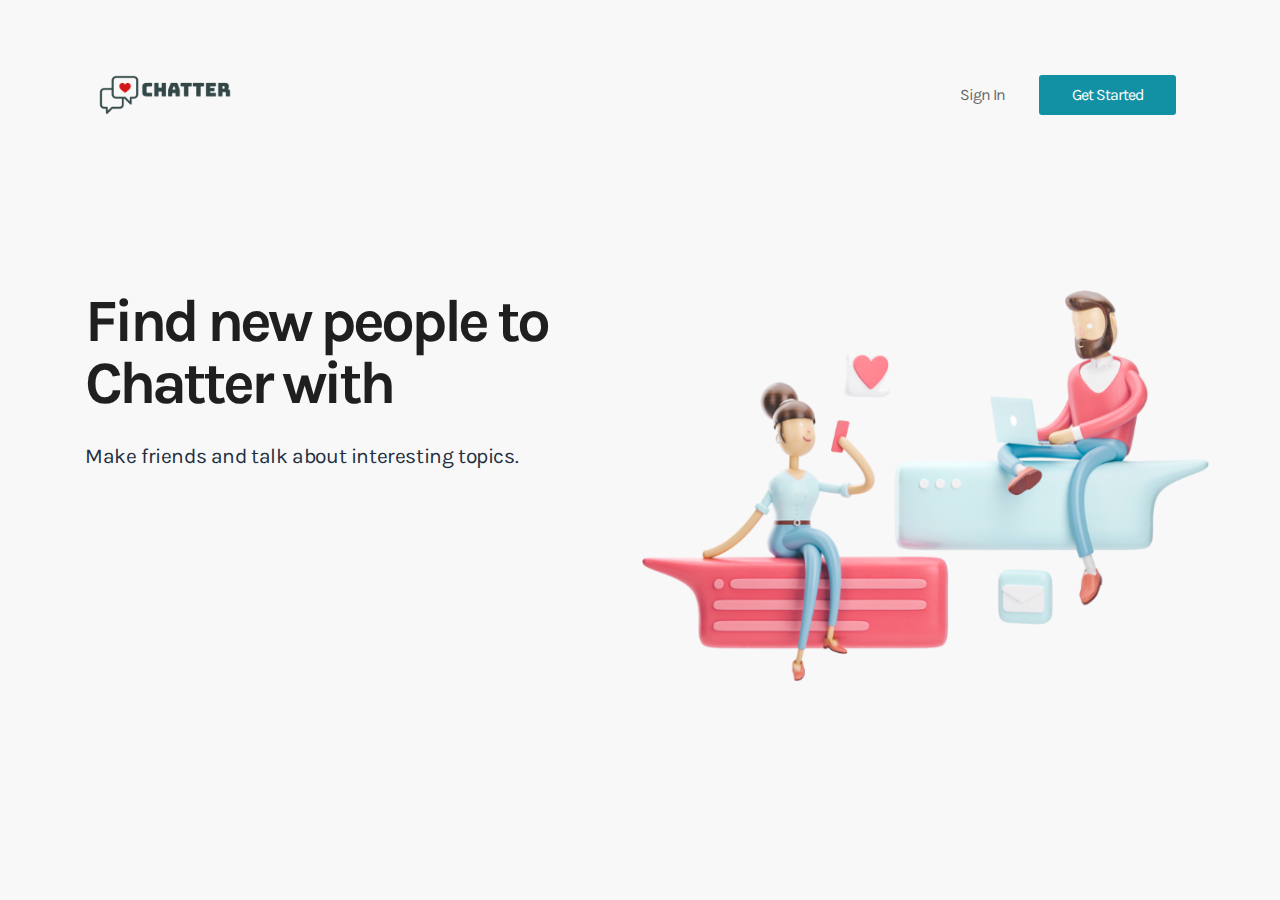
==== index.html @ be7ba2a1 "landing page code" ====
<!DOCTYPE html>
<html lang="en">

<head>
  <meta charset="UTF-8">
  <meta name="viewport" content="width=device-width, initial-scale=1.0">
  <meta http-equiv="X-UA-Compatible" content="ie=edge">
  <title>Chatter Application</title>
  <!-- Plugins CSS -->
  <link rel="stylesheet" href="./plugins/bootstrap-4.3.1/css/bootstrap.min.css">
  <link rel="stylesheet" href="./plugins/meanmenu/meanmenu.css">
  <!-- fonts -->
  <link rel="stylesheet" href="./fonts/ep-icon-fonts/css/style.css">
  <link rel="stylesheet" href="./fonts/fontawesome-5/css/all.min.css">
  <!-- Custom Stylesheet -->
  <link rel="stylesheet" href="./css/settings.css">
  <link rel="stylesheet" href="./css/style.css">
  <link rel="stylesheet" href="./css/myStyles.css">
</head>

<body>
<div class="site-wrapper">
    <header class="site-header">
        <div class="container">
            <div class="row justify-content-center align-items-center position-relative">
                <div class="col-sm-3 col-6 col-lg-2 col-xl-2 order-lg-1">
                    <div class="brand">
                        <a href=""><img src="image/chatter.png" alt="" /></a>
                    </div>
                </div>
                <div class="col-sm-8 col-lg-3 col-xl-3 d-none d-sm-block order-lg-3">
                    <div class="header-btns">
                        <div class="btn-1">
                            <a href="#">Sign In</a>
                        </div>
                        <div class="btn-2">
                            <a href="#">Get Started</a>
                        </div>
                    </div>
                </div>
                <!-- Menu Block -->
                <div class="col-sm-1 col-6 col-lg-7 col-xl-6 offset-xl-1 position-static order-lg-2">
                    <div class="main-navigation">
                        <ul class="main-menu">
                            <li class="menu-item "></li>
                            <li class="menu-item "></li>
                    
                            <li class="menu-item"></li>
                    
                            <li class="menu-item"></li>
                    
                            <li class="menu-item"></li>   
                            </ul>
                    </div>
                    <div class="mobile-menu"></div>
                </div>
            </div>
        </div>
    </header>
  <!-- Hero Area  -->
  <section class="hero-area">
    <div class="container">
      <div class="row justify-content-center">
        <div class="col-lg-6 order-lg-2">
          <div class="hero-image">
            <img src="./image/hero-image.png" alt="">
          </div>
        </div>
        <div class="col-lg-6 order-lg-1">
          <div class="hero-content">
            <h1>Find new people to Chatter with</h1>
            <p>Make friends and talk about interesting topics.
            </p>
          </div>
        </div>
      </div>

    </div>
  </section>

</div>
  <!-- Vendor JS-->
  <script src="./plugins/jquery/jquery.min.js"></script>
  <script src="./plugins/jquery/jquery-migrate.min.js"></script>
  <script src="./plugins/bootstrap-4.3.1/js/bootstrap.bundle.js"></script>
  <script src="./plugins/meanmenu/jquery.meanmenu.js"></script>
  <!-- Plugins JS -->
  <script src="./js/active.js"></script>
</body>

</html>
---- fonts/ep-icon-fonts/css/style.css ----
/*--------------------------------

ep Web Font
Generated using nucleoapp.com

-------------------------------- */
@font-face {
  font-family: 'ep';
  src: url('../fonts/ep.eot');
  src: url('../fonts/ep.eot') format('embedded-opentype'), url('../fonts/ep.woff2') format('woff2'), url('../fonts/ep.woff') format('woff'), url('../fonts/ep.ttf') format('truetype'), url('../fonts/ep.svg') format('svg');
  font-weight: normal;
  font-style: normal;
}
/*------------------------
	base class definition
-------------------------*/
.icon {
  display: inline-block;
  font: normal normal normal 1em/1 'ep';
  speak: none;
  text-transform: none;
  /* Better Font Rendering */
  -webkit-font-smoothing: antialiased;
  -moz-osx-font-smoothing: grayscale;
}
/*------------------------
  change icon size
-------------------------*/
/* relative units */
.icon-sm {
  font-size: 0.8em;
}
.icon-lg {
  font-size: 1.2em;
}
/* absolute units */
.icon-16 {
  font-size: 16px;
}
.icon-32 {
  font-size: 32px;
}
/*----------------------------------
  add a square/circle background
-----------------------------------*/
.icon-bg-square,
.icon-bg-circle {
  padding: 0.35em;
  background-color: #eee;
}
.icon-bg-circle {
  border-radius: 50%;
}
/*------------------------------------
  use icons as list item markers
-------------------------------------*/
.icon-ul {
  padding-left: 0;
  list-style-type: none;
}
.icon-ul > li {
  display: flex;
  align-items: flex-start;
  line-height: 1.4;
}
.icon-ul > li > .icon {
  margin-right: 0.4em;
  line-height: inherit;
}
/*------------------------
  spinning icons
-------------------------*/
.icon-is-spinning {
  -webkit-animation: icon-spin 2s infinite linear;
  -moz-animation: icon-spin 2s infinite linear;
  animation: icon-spin 2s infinite linear;
}
@-webkit-keyframes icon-spin {
  0% {
    -webkit-transform: rotate(0deg);
  }
  100% {
    -webkit-transform: rotate(360deg);
  }
}
@-moz-keyframes icon-spin {
  0% {
    -moz-transform: rotate(0deg);
  }
  100% {
    -moz-transform: rotate(360deg);
  }
}
@keyframes icon-spin {
  0% {
    -webkit-transform: rotate(0deg);
    -moz-transform: rotate(0deg);
    -ms-transform: rotate(0deg);
    -o-transform: rotate(0deg);
    transform: rotate(0deg);
  }
  100% {
    -webkit-transform: rotate(360deg);
    -moz-transform: rotate(360deg);
    -ms-transform: rotate(360deg);
    -o-transform: rotate(360deg);
    transform: rotate(360deg);
  }
}
/*------------------------
  rotated/flipped icons
-------------------------*/
.icon-rotate-90 {
  filter: progid:DXImageTransform.Microsoft.BasicImage(rotation=1);
  -webkit-transform: rotate(90deg);
  -moz-transform: rotate(90deg);
  -ms-transform: rotate(90deg);
  -o-transform: rotate(90deg);
  transform: rotate(90deg);
}
.icon-rotate-180 {
  filter: progid:DXImageTransform.Microsoft.BasicImage(rotation=2);
  -webkit-transform: rotate(180deg);
  -moz-transform: rotate(180deg);
  -ms-transform: rotate(180deg);
  -o-transform: rotate(180deg);
  transform: rotate(180deg);
}
.icon-rotate-270 {
  filter: progid:DXImageTransform.Microsoft.BasicImage(rotation=3);
  -webkit-transform: rotate(270deg);
  -moz-transform: rotate(270deg);
  -ms-transform: rotate(270deg);
  -o-transform: rotate(270deg);
  transform: rotate(270deg);
}
.icon-flip-y {
  filter: progid:DXImageTransform.Microsoft.BasicImage(rotation=0);
  -webkit-transform: scale(-1, 1);
  -moz-transform: scale(-1, 1);
  -ms-transform: scale(-1, 1);
  -o-transform: scale(-1, 1);
  transform: scale(-1, 1);
}
.icon-flip-x {
  filter: progid:DXImageTransform.Microsoft.BasicImage(rotation=2);
  -webkit-transform: scale(1, -1);
  -moz-transform: scale(1, -1);
  -ms-transform: scale(1, -1);
  -o-transform: scale(1, -1);
  transform: scale(1, -1);
}
/*------------------------
	icons
-------------------------*/

.icon-cloud-download-95::before {
  content: "\ea02";
}

.icon-home-minimal::before {
  content: "\ea03";
}

.icon-single-04::before {
  content: "\ea04";
}

.icon-users-mm::before {
  content: "\ea05";
}

.icon-webpage::before {
  content: "\ea06";
}

.icon-layout-25::before {
  content: "\ea07";
}

.icon-analytics::before {
  content: "\ea08";
}

.icon-chart-pie-36::before {
  content: "\ea09";
}

.icon-chart-bar-33::before {
  content: "\ea0a";
}

.icon-single-copy-06::before {
  content: "\ea0b";
}

.icon-home::before {
  content: "\ea0c";
}

.icon-single-content-03::before {
  content: "\ea0d";
}

.icon-bell-53::before {
  content: "\ea0e";
}

.icon-email-84::before {
  content: "\ea0f";
}

.icon-send::before {
  content: "\ea10";
}

.icon-at-sign::before {
  content: "\ea11";
}

.icon-attach-87::before {
  content: "\ea12";
}

.icon-edit-72::before {
  content: "\ea13";
}

.icon-tail-right::before {
  content: "\ea14";
}

.icon-minimal-right::before {
  content: "\ea15";
}

.icon-tail-left::before {
  content: "\ea16";
}

.icon-minimal-left::before {
  content: "\ea17";
}

.icon-tail-up::before {
  content: "\ea18";
}

.icon-minimal-up::before {
  content: "\ea19";
}

.icon-minimal-down::before {
  content: "\ea1a";
}

.icon-tail-down::before {
  content: "\ea1b";
}

.icon-settings-gear-64::before {
  content: "\ea1c";
}

.icon-settings::before {
  content: "\ea1d";
}

.icon-menu-dots::before {
  content: "\ea1e";
}

.icon-menu-left::before {
  content: "\ea1f";
}

.icon-funnel-40::before {
  content: "\ea20";
}

.icon-filter::before {
  content: "\ea21";
}

.icon-preferences-circle::before {
  content: "\ea22";
}

.icon-check-2::before {
  content: "\ea23";
}

.icon-cart-simple::before {
  content: "\ea24";
}

.icon-cart-9::before {
  content: "\ea25";
}

.icon-card-update::before {
  content: "\ea26";
}

.icon-basket::before {
  content: "\ea27";
}

.icon-check-circle-07::before {
  content: "\ea28";
}

.icon-simple-remove::before {
  content: "\ea29";
}

.icon-circle-remove::before {
  content: "\ea2a";
}

.icon-alert-circle-exc::before {
  content: "\ea2b";
}

.icon-bug::before {
  content: "\ea2c";
}

.icon-share-66::before {
  content: "\ea2d";
}

.icon-time-3::before {
  content: "\ea2e";
}

.icon-time::before {
  content: "\ea2f";
}

.icon-coffee::before {
  content: "\ea30";
}

.icon-smile::before {
  content: "\ea31";
}

.icon-sad::before {
  content: "\ea32";
}

.icon-broken-heart::before {
  content: "\ea33";
}

.icon-heart-2::before {
  content: "\ea34";
}

.icon-pin-3::before {
  content: "\ea35";
}

.icon-marker-3::before {
  content: "\ea36";
}

.icon-globe-2::before {
  content: "\ea37";
}

.icon-world-2::before {
  content: "\ea38";
}

.icon-phone-2::before {
  content: "\ea39";
}

.icon-check-square-11::before {
  content: "\ea3a";
}

.icon-wallet-90::before {
  content: "\ea3b";
}

.icon-credit-card::before {
  content: "\ea3c";
}

.icon-payment::before {
  content: "\ea3d";
}

.icon-tag::before {
  content: "\ea3e";
}

.icon-tag-cut::before {
  content: "\ea3f";
}

.icon-tag-content::before {
  content: "\ea40";
}

.icon-flag-diagonal-33::before {
  content: "\ea41";
}

.icon-triangle-right-17::before {
  content: "\ea47";
}

.icon-puzzle-10::before {
  content: "\ea48";
}

.icon-triangle-right-17-2::before {
  content: "\ea49";
}

.icon-btn-play::before {
  content: "\ea4a";
}

.icon-btn-play-2::before {
  content: "\ea4b";
}

.icon-menu-34::before {
  content: "\ea4c";
}

.icon-menu-left-2::before {
  content: "\ea4d";
}

.icon-heart-2-2::before {
  content: "\ea4e";
}

.icon-single-04-2::before {
  content: "\ea4f";
}

.icon-users-mm-2::before {
  content: "\ea50";
}

.icon-l-settings::before {
  content: "\ea51";
}

.icon-book-open-2::before {
  content: "\ea52";
}

.icon-layers-3::before {
  content: "\ea53";
}

.icon-logo-fb-simple::before {
  content: "\ea55";
}

.icon-logo-twitter::before {
  content: "\ea56";
}

.icon-google::before {
  content: "\ea57";
}

.icon-logo-pinterest::before {
  content: "\ea58";
}

.icon-logo-instagram::before {
  content: "\ea59";
}

.icon-logo-dribbble::before {
  content: "\ea5a";
}

.icon-tablet-mobile::before {
  content: "\ea5b";
}

.icon-house-search-engine::before {
  content: "\ea5c";
}

.icon-house-pricing::before {
  content: "\ea5d";
}

.icon-pulse-chart::before {
  content: "\ea5e";
}

.icon-plug::before {
  content: "\ea5f";
}

.icon-app-store::before {
  content: "\ea60";
}

.icon-power-level::before {
  content: "\ea61";
}

.icon-window-add::before {
  content: "\ea62";
}

.icon-form::before {
  content: "\ea63";
}

.icon-folder-15::before {
  content: "\ea64";
}

.icon-lock::before {
  content: "\ea65";
}

.icon-unlocked::before {
  content: "\ea66";
}

.icon-e-reader::before {
  content: "\ea67";
}

.icon-layout-grid::before {
  content: "\ea68";
}

.icon-single-copies::before {
  content: "\ea69";
}

.icon-lock-2::before {
  content: "\ea6a";
}

.icon-unlocked-2::before {
  content: "\ea6b";
}

.icon-archery-target::before {
  content: "\ea6c";
}

.icon-chat-46::before {
  content: "\ea6d";
}
---- css/settings.css ----
/*=== Media Query ===*/
/* Reset CSS */
@import url("https://fonts.googleapis.com/css?family=Karla:400,400i,700,700i&display=swap");
* {
  margin: 0;
  padding: 0;
  -webkit-box-sizing: border-box;
          box-sizing: border-box;
}

body {
  font-family: 'Karla', sans-serif;
  font-size: 14px;
  line-height: 1;
  color: #1f1f1f;
  background: #F8F8F8;
}

h1,
h2,
h3,
h4,
h5,
h6 {
  padding: 0;
  margin: 0;
  line-height: 1;
  font-weight: 700;
}

h1 {
  font-size: 50px;
}

h2 {
  font-size: 24px;
  line-height: 36px;
  letter-spacing: 0;
}

@media (min-width: 768px) {
  h2 {
    font-size: 38px;
  }
}

h3 {
  font-size: 28px;
}

h4 {
  font-size: 24px;
}

h5, .h5 {
  font-size: 16px;
  line-height: 26px;
  letter-spacing: 0;
}

@media (min-width: 768px) {
  h5, .h5 {
    font-size: 21px;
  }
}

h6 {
  font-size: 18px;
}

a,
span {
  display: inline-block;
}

a {
  -webkit-transition: 0.4s;
  transition: 0.4s;
  color: inherit;
}

a:focus {
  outline: none !important;
}

a:hover {
  text-decoration: none;
}

a:visited {
  text-decoration: none;
}

input[type=number]::-webkit-inner-spin-button,
input[type=number]::-webkit-outer-spin-button {
  -webkit-appearance: none;
  margin: 0;
}

ul {
  list-style: none;
  margin: 0;
}

img {
  max-width: 100%;
}

p {
  line-height: 26px;
  font-size: 15px;
}

p.lg {
  font-size: 16px;
}

p.sm {
  font-size: 12px;
}

@media (min-width: 768px) {
  p {
    line-height: 32px;
  }
}

span {
  font-size: 12px;
}

.btn:focus,
.btn:active {
  -webkit-box-shadow: none;
          box-shadow: none;
}

button {
  cursor: pointer;
  background: transparent;
  border: none;
}

button:focus {
  outline: none;
}

.card {
  border: none;
  border-radius: 0;
}

/* Slick Slider Resets */
.slick-slide:focus {
  outline: none;
}

.slick-slide:focus a:focus {
  outline: none;
}

input[type="number"]::-webkit-outer-spin-button,
input[type="number"]::-webkit-inner-spin-button {
  -webkit-appearance: none;
  margin: 0;
}

input[type="number"] {
  -moz-appearance: textfield;
}

/* Common Classes */
.section-padding {
  padding-top: 120px;
  padding-bottom: 120px;
}

/* Typography */
.title-large {
  font-size: 38px;
}

.title-mid {
  font-size: 21px;
}

/* Background Image */
.bg-image {
  background-size: cover;
  background-position: center;
  background-repeat: no-repeat;
}

/* Buttons */
.btn {
  font-family: 'Karla', sans-serif;
  letter-spacing: -1.12px;
  font-weight: 700;
  font-size: 18px;
  -webkit-transition: .4s;
  transition: .4s;
  border-radius: 5px;
  display: -webkit-inline-box;
  display: -ms-inline-flexbox;
  display: inline-flex;
  -webkit-box-align: center;
      -ms-flex-align: center;
          align-items: center;
  -webkit-box-pack: center;
      -ms-flex-pack: center;
          justify-content: center;
  height: 50px;
}

.btn--primary {
  background-color: #1290a4;
  color: #FFF;
}

.btn--primary:hover {
  background-color: rgba(18, 144, 164, 0.8);
  color: #fff;
}

.btn-outlined--primary {
  background-color: transparent;
  color: #1290a4;
  border: 2px solid #1290a4;
}

.btn-outlined--primary:hover {
  background-color: #1290a4;
  color: #fff;
}

.btn--orange {
  color: #ffffff;
  color: #ffffff;
  background-color: #ee5a24;
}

.btn--orange:hover {
  color: #fff;
  background-color: rgba(238, 90, 36, 0.8);
}

.btn-outlined--white {
  color: #fff;
  border: 2px solid #fff;
}

.btn-outlined--white:hover {
  background-color: #fff;
  color: #000;
  border-color: #fff;
}

.btn--white {
  color: #1290a4;
  background-color: #ffffff;
}

.btn--white:hover {
  color: #1290a4;
  background-color: rgba(255, 255, 255, 0.8);
}

.btn--green {
  color: #ffffff;
  background-color: #4eab08;
}

.btn--green:hover {
  background-color: rgba(78, 171, 8, 0.8);
  color: #ffff;
}

/* Go from zero to full opacity */
@-webkit-keyframes fadeEffect {
  from {
    opacity: 0;
  }
  to {
    opacity: 1;
  }
}
@keyframes fadeEffect {
  from {
    opacity: 0;
  }
  to {
    opacity: 1;
  }
}

/* Margin  */
.mb-d-30 {
  margin-bottom: -30px;
}

.mb--30 {
  margin-bottom: 30px;
}

.mb--65 {
  margin-bottom: 65px;
}

.rotate-45 {
  -webkit-transform: rotate(45deg);
          transform: rotate(45deg);
}

.form-control:focus {
  -webkit-box-shadow: none;
          box-shadow: none;
}

.shape img {
  width: 100%;
  max-width: initial;
}
/*# sourceMappingURL=settings.css.map */
---- css/style.css ----
/*=== Media Query ===*/
/* /////////////////////////// 
    Header Area
//////////////////////////// */
@media (min-width: 768px) {
  .site-header {
    padding-top: 20px;
  }
}

@media (min-width: 992px) {
  .site-header {
    padding-top: 15px;
  }
}

.site-header .main-menu {
  margin: 0 -18px;
}

@media (min-width: 992px) {
  .main-menu {
    display: -webkit-box;
    display: -ms-flexbox;
    display: flex;
  }
}

@media (min-width: 992px) {
  .main-menu > li > a {
    font-size: 16px;
    font-weight: 400;
    letter-spacing: -0.4px;
    color: #1f1f1f;
    padding: 18px;
  }
}

.main-menu > li > a:hover {
  color: #1290a4;
}

@media (min-width: 992px) {
  .main-menu .has-dropdown {
    position: relative;
    z-index: 99;
  }
}

@media (min-width: 992px) {
  .main-menu .has-dropdown:hover .menu-dropdown {
    top: 100%;
    opacity: 1;
    pointer-events: visible;
  }
}

.main-menu .has-dropdown:hover .menu-dropdown p {
  margin-bottom: 0;
}

@media (min-width: 992px) {
  .main-menu .menu-dropdown {
    display: -webkit-box;
    display: -ms-flexbox;
    display: flex;
    top: 110%;
    position: absolute;
    -ms-flex-wrap: wrap;
        flex-wrap: wrap;
    min-width: 530px;
    -webkit-box-shadow: 0 12px 24px rgba(0, 0, 0, 0.03);
            box-shadow: 0 12px 24px rgba(0, 0, 0, 0.03);
    border-radius: 8px;
    border: 1px solid #e5e5e5;
    background-color: #ffffff;
    padding: 30px 30px 0px;
    z-index: 99;
    opacity: 0;
    -webkit-transition: opacity .4s,top .4s;
    transition: opacity .4s,top .4s;
    pointer-events: none;
  }
}

@media (min-width: 992px) {
  .main-menu .menu-dropdown .single-item {
    -webkit-box-flex: calc(50% - 20px);
        -ms-flex: calc(50% - 20px);
            flex: calc(50% - 20px);
    max-width: calc(50% - 20px);
    margin-bottom: 20px;
  }
}

@media (min-width: 992px) {
  .main-menu .menu-dropdown .single-item:hover a h3 {
    color: #1290a4;
  }
}

.main-menu .menu-dropdown .single-item a h3 {
  color: #1f1f1f;
  font-size: 16px;
  font-weight: 700;
  letter-spacing: -0.4px;
  -webkit-transition: .4s;
  transition: .4s;
  padding: 0;
}

.main-menu .menu-dropdown .single-item a p {
  margin-bottom: 0;
}

.main-menu .menu-dropdown .single-item p {
  color: #878b90;
  font-size: 14px;
  font-weight: 400;
  letter-spacing: -0.35px;
}

@media (min-width: 992px) {
  .main-menu .menu-dropdown .single-item:nth-child(odd) {
    margin-right: 40px;
  }
}

.header-btns {
  display: -webkit-box;
  display: -ms-flexbox;
  display: flex;
  -webkit-box-align: center;
      -ms-flex-align: center;
          align-items: center;
  -webkit-box-pack: end;
      -ms-flex-pack: end;
          justify-content: flex-end;
}

@media (min-width: 992px) {
  .header-btns {
    -webkit-box-pack: center;
        -ms-flex-pack: center;
            justify-content: center;
  }
}

.header-btns .btn-1 {
  color: #666666;
  font-family: 'Karla', sans-serif;
  font-size: 16px;
  font-weight: 400;
  letter-spacing: -1px;
  margin: 0 14px;
}

@media (min-width: 1200px) {
  .header-btns .btn-1 {
    margin: 0 17px;
  }
}

.header-btns .btn-2 {
  width: 137px;
  height: 40px;
  border-radius: 3px;
  background-color: #1290a4;
  display: -webkit-box;
  display: -ms-flexbox;
  display: flex;
  -webkit-box-align: center;
      -ms-flex-align: center;
          align-items: center;
  -webkit-box-pack: center;
      -ms-flex-pack: center;
          justify-content: center;
}

@media (min-width: 1200px) {
  .header-btns .btn-2 {
    margin: 0 17px;
  }
}

.header-btns .btn-2 a {
  color: #ffffff;
  font-family: 'Karla', sans-serif;
  font-size: 16px;
  font-weight: 400;
  letter-spacing: -1px;
}

/*  Mobile Menu / Mean Menu Reset  */
.mobile-menu.mean-container .mean-bar {
  position: static;
  float: none;
  background: transparent;
}

.mobile-menu.mean-container .mean-bar .meanmenu-reveal {
  text-indent: 0 !important;
  position: relative;
  font-size: 21px;
  color: #1f1f1f;
  display: -webkit-box;
  display: -ms-flexbox;
  display: flex;
  -webkit-box-align: center;
      -ms-flex-align: center;
          align-items: center;
  -webkit-box-pack: center;
      -ms-flex-pack: center;
          justify-content: center;
  height: 42px;
  width: 42px;
  margin-left: auto;
  margin-right: -24px;
}

.mobile-menu.mean-container .mean-bar .mean-expand {
  font-size: 0 !important;
  padding: 0 !important;
  height: 42px;
  width: 42px;
}

.mobile-menu.mean-container .mean-bar .mean-expand:before {
  position: absolute;
  display: inline-block;
  font: normal normal normal 32px/1 'ep';
  content: "\ea1a";
  font-size: 15px;
  color: #7c7373;
  -webkit-transform: rotate(0deg);
          transform: rotate(0deg);
  -webkit-transition: -webkit-transform .3s;
  transition: -webkit-transform .3s;
  transition: transform .3s;
  transition: transform .3s, -webkit-transform .3s;
  left: 0;
  right: 0;
  height: 100%;
  width: 100%;
  display: -webkit-box;
  display: -ms-flexbox;
  display: flex;
  -webkit-box-align: center;
      -ms-flex-align: center;
          align-items: center;
  -webkit-box-pack: center;
      -ms-flex-pack: center;
          justify-content: center;
}

.mobile-menu.mean-container .mean-bar .mean-expand.mean-clicked {
  -webkit-transform: rotate(180deg);
          transform: rotate(180deg);
}

.mobile-menu.mean-container .mean-bar .mean-expand:hover {
  background: transparent;
}

.mobile-menu.mean-container .mean-bar .mean-nav {
  float: none;
  margin-top: 0;
  position: absolute;
  left: 0;
  border: 0;
  z-index: 888;
  background: transparent;
}

.mobile-menu.mean-container .mean-bar .mean-nav .main-menu {
  border: 1px solid #e5e5e5;
  -webkit-box-shadow: 0 12px 24px rgba(0, 0, 0, 0.03);
          box-shadow: 0 12px 24px rgba(0, 0, 0, 0.03);
  background: #fff;
  border-radius: 8px;
}

.mobile-menu.mean-container .mean-bar .mean-nav .menu-item > a {
  border-bottom: 0;
  font-size: 15px;
}

.mobile-menu.mean-container .mean-bar .mean-nav .menu-item.mean-last {
  border-bottom: 1px solid transparent;
}

.mobile-menu.mean-container .mean-bar .mean-nav .menu-dropdown {
  padding-left: 0 !important;
}

.mobile-menu.mean-container .mean-bar .mean-nav .menu-dropdown .single-item {
  padding-bottom: 0;
  border-top: 1px solid #e5e5e5;
  border-bottom: 1px solid transparent;
}

@media (min-width: 768px) {
  .mobile-menu.mean-container .mean-bar .mean-nav .menu-dropdown {
    padding-left: 40px;
  }
}

.mobile-menu.mean-container .mean-bar .mean-nav .menu-dropdown p {
  margin-bottom: 0;
}

.mobile-menu.mean-container .mean-bar .mean-nav ul li {
  float: none;
  border-bottom: 1px solid #e5e5e5;
}

.mobile-menu.mean-container .mean-bar .mean-nav ul li a {
  color: #000;
  float: none;
  text-transform: initial;
}

/* /////////////////////////// 
    Hero Area
//////////////////////////// */
.shapes img {
  width: 100%;
  max-width: initial;
}

.hero-area {
  padding: 36px 0 50px;
}

@media (min-width: 992px) {
  .hero-area {
    padding: 115px 0 110px;
  }
}

.hero-content {
  text-align: left;
}

.hero-content h1 {
  margin-bottom: 19px;
  color: #1f1f1f;
  font-weight: 700;
  letter-spacing: -4px;
  font-size: 45px;
  line-height: 50px;
  margin-bottom: 24px;
}

@media (min-width: 480px) {
  .hero-content h1 {
    font-size: 53px;
    line-height: 60px;
    margin-bottom: 24px;
    padding-right: 10px;
  }
}

@media (min-width: 576px) {
  .hero-content h1 {
    font-size: 60px;
    line-height: 65px;
    margin-bottom: 24px;
  }
}

@media (min-width: 768px) {
  .hero-content h1 {
    padding-right: 78px;
  }
}

@media (min-width: 992px) {
  .hero-content h1 {
    padding-right: 0px;
    font-size: 55px;
    line-height: 62px;
  }
}

@media (min-width: 1200px) {
  .hero-content h1 {
    font-size: 60px;
    padding-right: 35px;
  }
}

.hero-content p {
  color: #222f3f;
  font-size: 21px;
  font-weight: 400;
  letter-spacing: -0.4px;
  line-height: 36px;
}

@media (min-width: 992px) {
  .hero-form {
    padding: 30px 0 0;
  }
}

@media (min-width: 1200px) {
  .hero-form {
    padding: 30px 75px 0 0;
  }
}

.hero-form .form-group {
  position: relative;
  display: -webkit-box;
  display: -ms-flexbox;
  display: flex;
  -ms-flex-wrap: wrap;
      flex-wrap: wrap;
  -webkit-box-orient: vertical;
  -webkit-box-direction: normal;
      -ms-flex-direction: column;
          flex-direction: column;
}

@media (min-width: 480px) {
  .hero-form .form-group {
    -webkit-box-orient: horizontal;
    -webkit-box-direction: normal;
        -ms-flex-direction: row;
            flex-direction: row;
  }
}

.hero-form .form-group input {
  height: 60px;
  color: #666666;
  border-radius: 5px;
  background: rgba(18, 144, 164, 0.07);
  padding-left: 17px;
  border-color: transparent;
}

@media (min-width: 480px) {
  .hero-form .form-group input {
    margin-right: 10px;
    height: 60px;
    width: calc(100% - 187px);
  }
}

.hero-form .form-group input::-webkit-input-placeholder {
  color: #878b90;
  font-size: 18px;
  font-weight: 400;
  letter-spacing: -0.9px;
}

.hero-form .form-group input:-ms-input-placeholder {
  color: #878b90;
  font-size: 18px;
  font-weight: 400;
  letter-spacing: -0.9px;
}

.hero-form .form-group input::-ms-input-placeholder {
  color: #878b90;
  font-size: 18px;
  font-weight: 400;
  letter-spacing: -0.9px;
}

.hero-form .form-group input::placeholder {
  color: #878b90;
  font-size: 18px;
  font-weight: 400;
  letter-spacing: -0.9px;
}

.hero-form .form-group button {
  color: #ffffff;
  font-weight: 700;
  letter-spacing: -1.12px;
  border-radius: 3px;
  background-color: #1290a4;
  width: 100%;
  margin-top: 10px;
  height: 50px;
  font-size: 17px;
}

@media (min-width: 480px) {
  .hero-form .form-group button {
    margin-top: 0px;
    height: 60px;
    width: 177px;
    font-size: 18px;
  }
}

.hero-form .form-text {
  font-size: 17px;
  font-weight: 400;
  letter-spacing: -0.32px;
  line-height: 36px;
  color: #878b90;
}

.hero-form .form-text a {
  color: #1290a4;
}

.hero-form .form-text a:hover {
  text-decoration: underline;
}

.hero-image {
  margin-bottom: 30px;
  display: -webkit-box;
  display: -ms-flexbox;
  display: flex;
  -webkit-box-pack: center;
      -ms-flex-pack: center;
          justify-content: center;
  -webkit-box-align: center;
      -ms-flex-align: center;
          align-items: center;
}

@media (min-width: 1200px) {
  .hero-image img {
    max-width: 105%;
  }
}

/* /////////////////////////// 
    Feature Section
//////////////////////////// */
.feature-section {
  background-color: #eef4f5;
  background-position: center;
  background-repeat: no-repeat;
  background-size: cover;
  padding-top: 45px;
  padding-bottom: 60px;
  position: relative;
}

@media (min-width: 992px) {
  .feature-section {
    padding-top: 70px;
    padding-bottom: 120px;
  }
}

.feature-section .shape {
  position: absolute;
  top: 0;
  left: 0;
  width: 100%;
  -webkit-transform: translateY(-82%);
          transform: translateY(-82%);
}

.feature-section .shape img {
  width: 100%;
}

.section-title {
  margin-bottom: 35px;
}

.section-title h2 {
  font-size: 48px;
  letter-spacing: -3px;
  line-height: 60px;
}

.section-title p {
  font-size: 21px;
  font-weight: 400;
  letter-spacing: -0.4px;
  line-height: 36px;
  padding-top: 20px;
}

@media (min-width: 992px) {
  .section-title {
    margin-bottom: 60px;
  }
}

.feature-card {
  border-radius: 5px;
  border: 1px solid #d9e4e6;
  background-color: #ffffff;
  padding: 35px;
}

@media (min-width: 992px) {
  .feature-card {
    padding: 25px;
  }
}

@media (min-width: 1200px) {
  .feature-card {
    padding: 35px;
  }
}

.feature-card .card-icon {
  width: 80px;
  height: 80px;
  border-radius: 500px;
  background-color: rgba(244, 111, 124, 0.1);
  color: #f46f7c;
  font-size: 35px;
  display: -webkit-box;
  display: -ms-flexbox;
  display: flex;
  -webkit-box-pack: center;
      -ms-flex-pack: center;
          justify-content: center;
  -webkit-box-align: center;
      -ms-flex-align: center;
          align-items: center;
  margin-bottom: 28px;
}

@media (min-width: 992px) {
  .feature-card .card-icon {
    width: 70px;
    height: 70px;
    font-size: 30px;
    margin-bottom: 38px;
  }
}

@media (min-width: 1200px) {
  .feature-card .card-icon {
    width: 80px;
    height: 80px;
    font-size: 35px;
  }
}

.feature-card .card-content h3 {
  color: #1f1f1f;
  margin-bottom: 20px;
  font-size: 28px;
  font-weight: 700;
  letter-spacing: -2px;
  font-size: 28px;
  font-weight: 700;
  letter-spacing: -2px;
}

@media (min-width: 992px) {
  .feature-card .card-content h3 {
    font-size: 25px;
  }
}

@media (min-width: 1200px) {
  .feature-card .card-content h3 {
    font-size: 28px;
  }
}

.feature-card .card-content p {
  color: #666666;
  font-size: 17px;
  line-height: 28px;
  letter-spacing: -0.4px;
}

@media (min-width: 992px) {
  .feature-card .card-content p {
    font-size: 15px;
  }
}

@media (min-width: 1200px) {
  .feature-card .card-content p {
    font-size: 17px;
  }
}

.feature-card .card-content .btn-link {
  min-width: 0;
  padding-left: 0;
  height: auto;
  color: #1290a4;
}

.feature-card .card-content .btn-link i {
  margin-left: 15px;
  font-size: 10px;
  font-weight: 900;
  -webkit-transition: .4s;
  transition: .4s;
}

.feature-card .card-content .btn-link:hover {
  text-decoration: none;
}

.feature-card .card-content .btn-link:hover i {
  margin-left: 20px;
}

.feature-card:hover {
  -webkit-box-shadow: 0 12px 24px rgba(0, 0, 0, 0.04);
          box-shadow: 0 12px 24px rgba(0, 0, 0, 0.04);
}

/* ///////////////////////////
    Content Sections
//////////////////////////// */
.content-section-01 {
  background-color: #f8f8f8;
  padding: 60px 0 0px;
}

@media (min-width: 992px) {
  .content-section-01 {
    padding: 120px 0 80px;
  }
}

.content-section-02 {
  background-color: #f8f8f8;
  padding: 40px 0 55px;
}

@media (min-width: 992px) {
  .content-section-02 {
    padding: 80px 0 120px;
  }
}

.content-section-03 {
  padding: 67px 0 93px;
  background-color: #fefdfd;
  position: relative;
}

.content-section-03 .shape {
  position: absolute;
  top: 0;
  left: 0;
  width: 100%;
  -webkit-transform: translateY(-75%);
          transform: translateY(-75%);
}

@media (min-width: 992px) {
  .content-section-03 {
    padding: 120px 0 215px;
  }
}

.content-img {
  display: -webkit-box;
  display: -ms-flexbox;
  display: flex;
  -webkit-box-pack: center;
      -ms-flex-pack: center;
          justify-content: center;
  -webkit-box-align: center;
      -ms-flex-align: center;
          align-items: center;
}

.content-img img {
  width: 100%;
}

@media (min-width: 992px) {
  .content-img {
    padding-bottom: 0;
  }
}

.content-right-content, .content-left-content {
  padding-top: 30px;
  text-align: left;
}

@media (min-width: 576px) {
  .content-right-content, .content-left-content {
    padding-top: 0px;
  }
}

@media (min-width: 992px) {
  .content-right-content, .content-left-content {
    padding-top: 60px;
  }
}

@media (min-width: 1200px) {
  .content-right-content, .content-left-content {
    padding-top: 83px;
  }
}

.content-right-content h2, .content-left-content h2 {
  letter-spacing: -2px;
  padding-bottom: 25px;
  font-weight: 700;
  letter-spacing: -3px;
  font-size: 33px;
  line-height: 44px;
}

@media (min-width: 576px) {
  .content-right-content h2, .content-left-content h2 {
    font-size: 30px;
    line-height: 36px;
  }
}

@media (min-width: 768px) {
  .content-right-content h2, .content-left-content h2 {
    font-size: 40px;
    line-height: 55px;
  }
}

@media (min-width: 992px) {
  .content-right-content h2, .content-left-content h2 {
    font-size: 48px;
    line-height: 60px;
  }
}

.content-right-content p, .content-left-content p {
  font-weight: 400;
  letter-spacing: -0.4px;
  font-size: 18px;
  line-height: 30px;
  color: #333333;
}

@media (min-width: 576px) {
  .content-right-content p, .content-left-content p {
    font-size: 17px;
    line-height: 24px;
  }
}

@media (min-width: 768px) {
  .content-right-content p, .content-left-content p {
    font-size: 20px;
    line-height: 34px;
  }
}

@media (min-width: 992px) {
  .content-right-content p, .content-left-content p {
    font-size: 21px;
    line-height: 36px;
  }
}

.content-right-content .content-bottom-part, .content-left-content .content-bottom-part {
  padding-top: 20px;
  border-top: 1px solid #e5e5e5;
  margin-top: 22px;
}

.content-right-content .content-bottom-part p, .content-left-content .content-bottom-part p {
  color: #666666;
  font-size: 17px;
  font-weight: 400;
  letter-spacing: -0.4px;
  line-height: 28px;
}

@media (min-width: 576px) {
  .content-right-content .content-bottom-part p, .content-left-content .content-bottom-part p {
    font-size: 16px;
    line-height: 24px;
  }
}

@media (min-width: 768px) {
  .content-right-content .content-bottom-part p, .content-left-content .content-bottom-part p {
    font-size: 17px;
    line-height: 28px;
  }
}

.content-right-content .content-btn, .content-left-content .content-btn {
  margin-top: 25px;
}

.content-right-content .content-btn .btn, .content-left-content .content-btn .btn {
  min-width: 170px;
  height: 50px;
  border-radius: 3px;
  background-color: #f46f7c;
  font-size: 17px;
  font-weight: 700;
  letter-spacing: -1.06px;
}

.content-left-content {
  padding-top: 0;
}

.content-link {
  padding-top: 25px;
  display: -webkit-box;
  display: -ms-flexbox;
  display: flex;
  -webkit-box-align: center;
      -ms-flex-align: center;
          align-items: center;
  -webkit-box-pack: start;
      -ms-flex-pack: start;
          justify-content: flex-start;
}

@media (min-width: 576px) {
  .content-link {
    padding-top: 18px;
  }
}

@media (min-width: 768px) {
  .content-link {
    padding-top: 35px;
  }
}

@media (min-width: 992px) {
  .content-link {
    -webkit-box-pack: start;
        -ms-flex-pack: start;
            justify-content: flex-start;
    margin-top: 15px;
  }
}

.content-link a {
  font-size: 17px;
  font-weight: 700;
  letter-spacing: -0.4px;
  line-height: 28px;
  color: #1290a4;
}

.content-link a i {
  font-size: 11px;
  font-weight: 700;
  position: relative;
  top: 1px;
  -webkit-transition: .4s;
  transition: .4s;
  margin-left: 15px;
}

.content-link a:hover i {
  color: #1290a4;
  margin-left: 20px;
}

.content-list {
  padding-top: 26px;
}

@media (min-width: 768px) {
  .content-list {
    padding-top: 15px;
  }
}

@media (min-width: 992px) {
  .content-list {
    padding-top: 26px;
  }
}

.content-list li {
  font-size: 21px;
  font-weight: 400;
  letter-spacing: -1px;
  line-height: 32px;
  margin-bottom: 12px;
  color: #000000;
}

.content-list li span {
  font-size: inherit;
  margin-right: 18px;
}

.content-list li span i {
  font-size: inherit;
  font-weight: 900;
  color: #1290a4;
  position: relative;
  top: 5px;
}

@media (min-width: 576px) {
  .content-list li {
    font-size: 17px;
    line-height: 24px;
  }
}

@media (min-width: 768px) {
  .content-list li {
    font-size: 20px;
    line-height: 34px;
  }
}

@media (min-width: 992px) {
  .content-list li {
    font-size: 21px;
    line-height: 36px;
  }
}

/* ///////////////////////////
    Pricing Section 
//////////////////////////// */
.pricing-section {
  padding-top: 45px;
  padding-bottom: 68px;
  background-color: #30393b;
  position: relative;
}

.pricing-section .shape {
  position: absolute;
  top: 0;
  left: 0;
  width: 100%;
  -webkit-transform: translateY(-85%);
          transform: translateY(-85%);
}

.pricing-section .section-title {
  padding-bottom: 0px;
}

.pricing-section .section-title h2 {
  color: #fff;
}

.pricing-section .section-title p {
  color: #878b90;
}

@media (min-width: 992px) {
  .pricing-section {
    padding-top: 80px;
    padding-bottom: 120px;
  }
  .pricing-section .section-title {
    padding-bottom: 20px;
  }
}

.pricing-card {
  border-top: 5px solid transparent;
  border-radius: 6px;
  padding: 24px 45px 30px;
  background-color: #fff;
  -webkit-transition: .4s;
  transition: .4s;
  margin-bottom: 30px;
}

.pricing-card .card-head {
  padding-bottom: 18px;
}

.pricing-card .card-head h6 {
  color: #666666;
  font-family: 'Karla', sans-serif;
  font-size: 13px;
  font-weight: 700;
  letter-spacing: 0.43px;
  line-height: 32px;
  text-transform: uppercase;
  margin-bottom: 22px;
}

.pricing-card .card-head h2 .small-title {
  color: #1f1f1f;
  font-family: 'Karla', sans-serif;
  font-size: 30px;
  font-weight: 700;
  letter-spacing: -1.2px;
}

.pricing-card .card-head h2 .big-txt {
  color: #1f1f1f;
  font-family: 'Karla', sans-serif;
  font-size: 50px;
  font-weight: 700;
  letter-spacing: -2px;
  line-height: 60px;
}

.pricing-card .card-head h2 .big-txt:before {
  position: absolute;
}

.pricing-card .card-head h2 .month {
  color: #1f1f1f;
  font-family: 'Karla', sans-serif;
  font-size: 17px;
  font-weight: 700;
  letter-spacing: -0.68px;
}

.pricing-card .card-head p {
  font-size: 14px;
  font-weight: 400;
  letter-spacing: -0.6px;
  line-height: 28px;
  color: #666666;
  margin-bottom: 0;
}

.pricing-card .card-content .pricing-list li {
  color: #1f1f1f;
  font-family: 'Karla', sans-serif;
  font-size: 17px;
  font-weight: 400;
  letter-spacing: -0.42px;
  line-height: 32px;
  padding: 7px 0;
}

.pricing-card .card-content .pricing-list li i {
  width: 18px;
  height: 18px;
  font-size: 18px;
  color: #1f1f1f;
  border-radius: 50%;
  display: -webkit-box;
  display: -ms-flexbox;
  display: flex;
  -webkit-box-align: center;
      -ms-flex-align: center;
          align-items: center;
  -webkit-box-pack: center;
      -ms-flex-pack: center;
          justify-content: center;
  margin-right: 8px;
  position: relative;
  top: 4px;
}

.pricing-card .card-content .pricing-list li.disable-opt {
  text-decoration: line-through;
  color: #8e8e8e;
}

.pricing-card .card-content .pricing-list li.disable-opt i {
  color: #8e8e8e;
}

.pricing-card .card-content p {
  font-size: 14px;
  font-weight: 400;
  letter-spacing: -0.6px;
  line-height: 28px;
  color: #666666;
  margin-bottom: 0;
}

.pricing-card .card-badge {
  position: absolute;
  top: 30px;
  right: 45px;
  background-color: #f46f7c;
  border-radius: 500px;
  height: 26px;
  color: #fff;
  width: 83px;
  text-align: center;
  display: -webkit-box;
  display: -ms-flexbox;
  display: flex;
  -webkit-box-align: center;
      -ms-flex-align: center;
          align-items: center;
  -webkit-box-pack: center;
      -ms-flex-pack: center;
          justify-content: center;
}

@media (min-width: 992px) {
  .pricing-card .card-badge {
    width: 60px;
  }
}

@media (min-width: 480px) {
  .pricing-card .card-badge {
    width: 60px;
  }
}

@media (min-width: 768px) {
  .pricing-card .card-badge {
    width: 83px;
  }
}

@media (min-width: 1200px) {
  .pricing-card .card-badge {
    width: 83px;
  }
}

.pricing-card .card-btn {
  -webkit-transition: .4s;
  transition: .4s;
  padding-top: 33px;
  padding-bottom: 5px;
  margin-left: 1px;
}

.pricing-card .card-btn .btn--primary {
  font-size: 18px;
  font-weight: 700;
  letter-spacing: -1.12px;
  padding: 0 37px;
  height: 50px;
}

.pricing-card .card-btn .btn--primary:hover {
  background-color: #0d41e9;
}

.pricing-card.active {
  border-top: 5px solid #f46f7c;
}

.btn--toggle-pricing {
  -webkit-box-pack: center;
      -ms-flex-pack: center;
          justify-content: center;
  height: 100%;
}

.btn--toggle-pricing p {
  color: #fff;
}

.btn--toggle-pricing p:last-child {
  padding-right: 0;
}

.pricing-extra-info {
  margin-top: 0px;
}

.pricing-extra-info p {
  display: -webkit-box;
  display: -ms-flexbox;
  display: flex;
  -webkit-box-pack: center;
      -ms-flex-pack: center;
          justify-content: center;
  font-family: 'Karla', sans-serif;
  font-size: 15px;
  font-weight: 400;
  letter-spacing: -0.32px;
}

@media (min-width: 480px) {
  .pricing-extra-info p {
    font-size: 16px;
  }
}

@media (min-width: 768px) {
  .pricing-extra-info p {
    font-size: 17px;
  }
}

.pricing-extra-info span {
  color: #878b90;
  font-size: inherit;
}

.pricing-extra-info a {
  color: #fff;
  margin-left: 8px;
}

.pricing-extra-info a:hover {
  text-decoration: underline;
}

@media (min-width: 992px) {
  .pricing-extra-info {
    margin-top: 30px;
  }
}

[class*='btn--toggle-'] {
  display: -webkit-box;
  display: -ms-flexbox;
  display: flex;
  -webkit-box-align: center;
      -ms-flex-align: center;
          align-items: center;
  padding-bottom: 35px;
}

[class*='btn--toggle-'] p {
  font-size: 16px;
  font-weight: 400;
  line-height: 28px;
  padding: 0 12px;
  margin-bottom: 0;
}

[class*='btn--toggle-'] span {
  font-size: 12px;
  font-weight: 700;
  letter-spacing: -0.51px;
  text-transform: uppercase;
  color: #4eab08;
  background-color: rgba(78, 171, 8, 0.14);
  padding: 0 15px;
  border-radius: 5px;
}

[class*='btn--toggle-'] .badge--discount {
  height: 26px;
  line-height: 1;
  display: -webkit-inline-box;
  display: -ms-inline-flexbox;
  display: inline-flex;
  -webkit-box-align: center;
      -ms-flex-align: center;
          align-items: center;
  padding: 0;
  text-align: center;
  -webkit-box-pack: center;
      -ms-flex-pack: center;
          justify-content: center;
  width: 83px;
}

[class*='btn--toggle-'] .switch {
  position: relative;
  display: inline-block;
  width: 48px;
  height: 25px;
  margin-bottom: 0;
}

[class*='btn--toggle-'] .switch input {
  opacity: 0;
  width: 0;
  height: 0;
}

[class*='btn--toggle-'] .slider {
  position: absolute;
  cursor: pointer;
  top: 50%;
  left: 0;
  width: 100%;
  height: 100%;
  -webkit-transform: translateY(-50%);
          transform: translateY(-50%);
  background-color: #fff;
  border: 1px solid #e5e5e5;
  -webkit-transition: .4s;
  transition: .4s;
}

[class*='btn--toggle-'] .slider:before {
  position: absolute;
  content: "";
  height: 16px;
  width: 16px;
  left: 5px;
  top: 50%;
  -webkit-transform: translateY(-50%);
          transform: translateY(-50%);
  background-color: #1290a4;
  -webkit-transition: .4s;
  transition: .4s;
}

[class*='btn--toggle-'] input:checked + .slider {
  background-color: #fff;
  border: 1px solid #e5e5e5;
}

[class*='btn--toggle-'] input:focus + .slider {
  -webkit-box-shadow: 0 0 1px #fff;
          box-shadow: 0 0 1px #fff;
}

[class*='btn--toggle-'] input:checked + .slider:before {
  -webkit-transform: translateX(21px) translateY(-50%);
          transform: translateX(21px) translateY(-50%);
  background-color: #1290a4;
}

[class*='btn--toggle-'] .slider.round {
  border-radius: 34px;
}

[class*='btn--toggle-'] .slider.round:before {
  border-radius: 50%;
}

/* pricng toggle */
.custom-tab-wrapper.monthly [data-monthly] {
  visibility: hidden;
}

.custom-tab-wrapper.monthly [data-monthly]:before {
  content: attr(data-monthly);
  visibility: visible;
  display: inline-block;
}

.custom-tab-wrapper.yearly [data-yearly] {
  visibility: hidden;
}

.custom-tab-wrapper.yearly [data-yearly]:before {
  content: attr(data-yearly);
  visibility: visible;
  display: inline-block;
}

/* /////////////////////////// 
    Footer Section - 06
//////////////////////////// */
.footer-section {
  padding: 50px 0;
}

@media (min-width: 768px) {
  .footer-section {
    padding: 120px 0;
  }
}

.footer-section .margin-decrese {
  margin-bottom: -30px;
}

.footer-section .col-margin {
  margin-bottom: 30px;
}

.footer-newsletter-section {
  border-bottom: 1px solid #e5e5e5;
  padding-bottom: 52px;
  margin-bottom: 60px;
}

@media (min-width: 992px) {
  .footer-newsletter-section {
    padding-bottom: 120px;
    margin-bottom: 100px;
  }
}

.footer-newsletter-content {
  text-align: center;
}

.footer-newsletter-content span {
  font-size: 14px;
  font-weight: 600;
  letter-spacing: 2.63px;
  text-transform: uppercase;
  color: #666666;
  margin-bottom: 35px;
}

.footer-newsletter-content h2 {
  color: #000000;
  font-size: 48px;
  font-weight: 700;
  letter-spacing: -3px;
  line-height: 60px;
  margin-bottom: 10px;
}

.footer-newsletter-content p {
  color: #666666;
  font-size: 21px;
  font-weight: 400;
  letter-spacing: -0.4px;
  line-height: 36px;
}

@media (min-width: 992px) {
  .footer-newsletter-content p {
    padding: 0 20px;
  }
}

.footer-newsletter-form {
  padding: 25px 0 0;
}

.footer-newsletter-form .form-group {
  position: relative;
  display: -webkit-box;
  display: -ms-flexbox;
  display: flex;
  -ms-flex-wrap: wrap;
      flex-wrap: wrap;
  -webkit-box-orient: vertical;
  -webkit-box-direction: normal;
      -ms-flex-direction: column;
          flex-direction: column;
}

@media (min-width: 480px) {
  .footer-newsletter-form .form-group {
    -webkit-box-orient: horizontal;
    -webkit-box-direction: normal;
        -ms-flex-direction: row;
            flex-direction: row;
  }
}

.footer-newsletter-form .form-group input {
  height: 60px;
  color: #666666;
  border-radius: 5px;
  background: rgba(18, 144, 164, 0.07);
  padding-left: 17px;
  border-color: transparent;
}

@media (min-width: 480px) {
  .footer-newsletter-form .form-group input {
    margin-right: 10px;
    height: 60px;
    width: calc(100% - 187px);
  }
}

.footer-newsletter-form .form-group input::-webkit-input-placeholder {
  color: #878b90;
  font-size: 18px;
  font-weight: 400;
  letter-spacing: -0.9px;
}

.footer-newsletter-form .form-group input:-ms-input-placeholder {
  color: #878b90;
  font-size: 18px;
  font-weight: 400;
  letter-spacing: -0.9px;
}

.footer-newsletter-form .form-group input::-ms-input-placeholder {
  color: #878b90;
  font-size: 18px;
  font-weight: 400;
  letter-spacing: -0.9px;
}

.footer-newsletter-form .form-group input::placeholder {
  color: #878b90;
  font-size: 18px;
  font-weight: 400;
  letter-spacing: -0.9px;
}

.footer-newsletter-form .form-group button {
  color: #ffffff;
  font-weight: 700;
  letter-spacing: -1.12px;
  border-radius: 3px;
  background-color: #1290a4;
  width: 100%;
  margin-top: 10px;
  height: 50px;
  font-size: 17px;
}

@media (min-width: 480px) {
  .footer-newsletter-form .form-group button {
    margin-top: 0px;
    height: 60px;
    width: 177px;
    font-size: 18px;
  }
}

.footer-newsletter-form .form-text {
  color: #666666;
  font-size: 15px;
  font-weight: 400;
  letter-spacing: -0.43px;
  line-height: 28px;
  margin-bottom: 0;
  text-align: center;
}

.footer-newsletter-form .form-text i {
  font-size: 14px;
  margin-right: 7px;
}

.single-footer .footer-text p {
  color: #666666;
  font-size: 16px;
  font-weight: 400;
  letter-spacing: -0.4px;
  line-height: 28px;
}

@media (min-width: 992px) {
  .single-footer .footer-text p {
    padding-right: 22px;
  }
}

.footer-title {
  margin-bottom: 25px;
}

@media (min-width: 992px) {
  .footer-title {
    margin-bottom: 40px;
  }
}

.footer-title h6 {
  color: #666666;
  font-size: 14px;
  font-weight: 700;
  line-height: 28px;
}

.footer-text {
  font-size: 16px;
  font-weight: 400;
  letter-spacing: -0.4px;
  line-height: 28px;
}

.footer-social-list {
  margin-top: 30px;
  display: -webkit-box;
  display: -ms-flexbox;
  display: flex;
}

@media (min-width: 768px) {
  .footer-social-list {
    margin-top: 40px;
  }
}

.footer-social-list li {
  margin-right: 18px;
}

.footer-social-list li a {
  color: #000;
  font-size: 18px;
}

.footer-list li a {
  font-size: 15px;
  font-weight: 700;
  letter-spacing: -0.4px;
  line-height: 20px;
  padding-top: 12px;
  padding-bottom: 7px;
  color: #1f1f1f;
}

.footer-list li:first-child a {
  padding-top: 0;
}

.footer-list li:last-child a {
  padding-bottom: 0;
}
/*# sourceMappingURL=style.css.map */
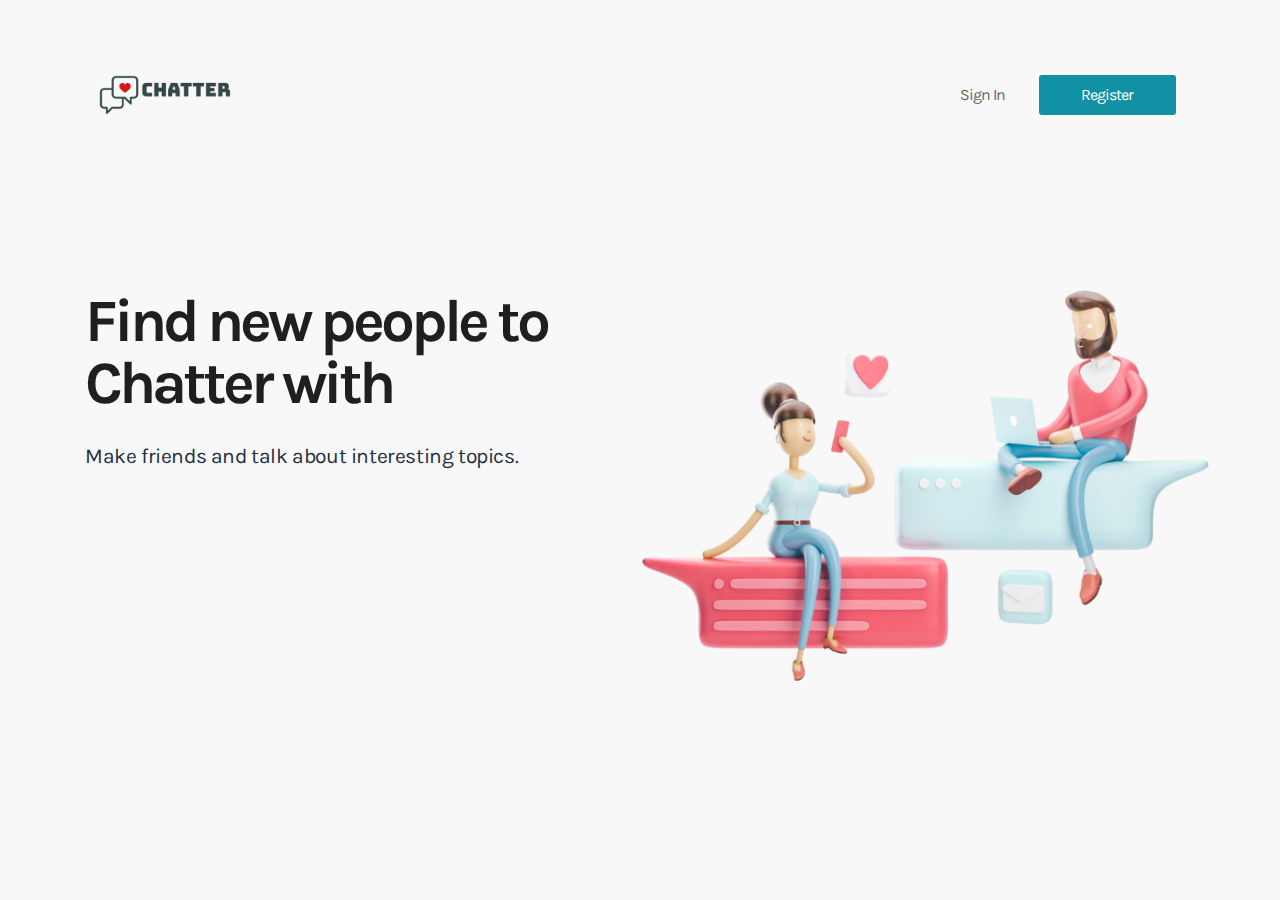
==== commit 0a223753: "minor modification" ====
--- a/index.html
+++ b/index.html
@@ -34,7 +34,7 @@
                             <a href="#">Sign In</a>
                         </div>
                         <div class="btn-2">
-                            <a href="#">Get Started</a>
+                            <a href="#">Register</a>
                         </div>
                     </div>
                 </div>
